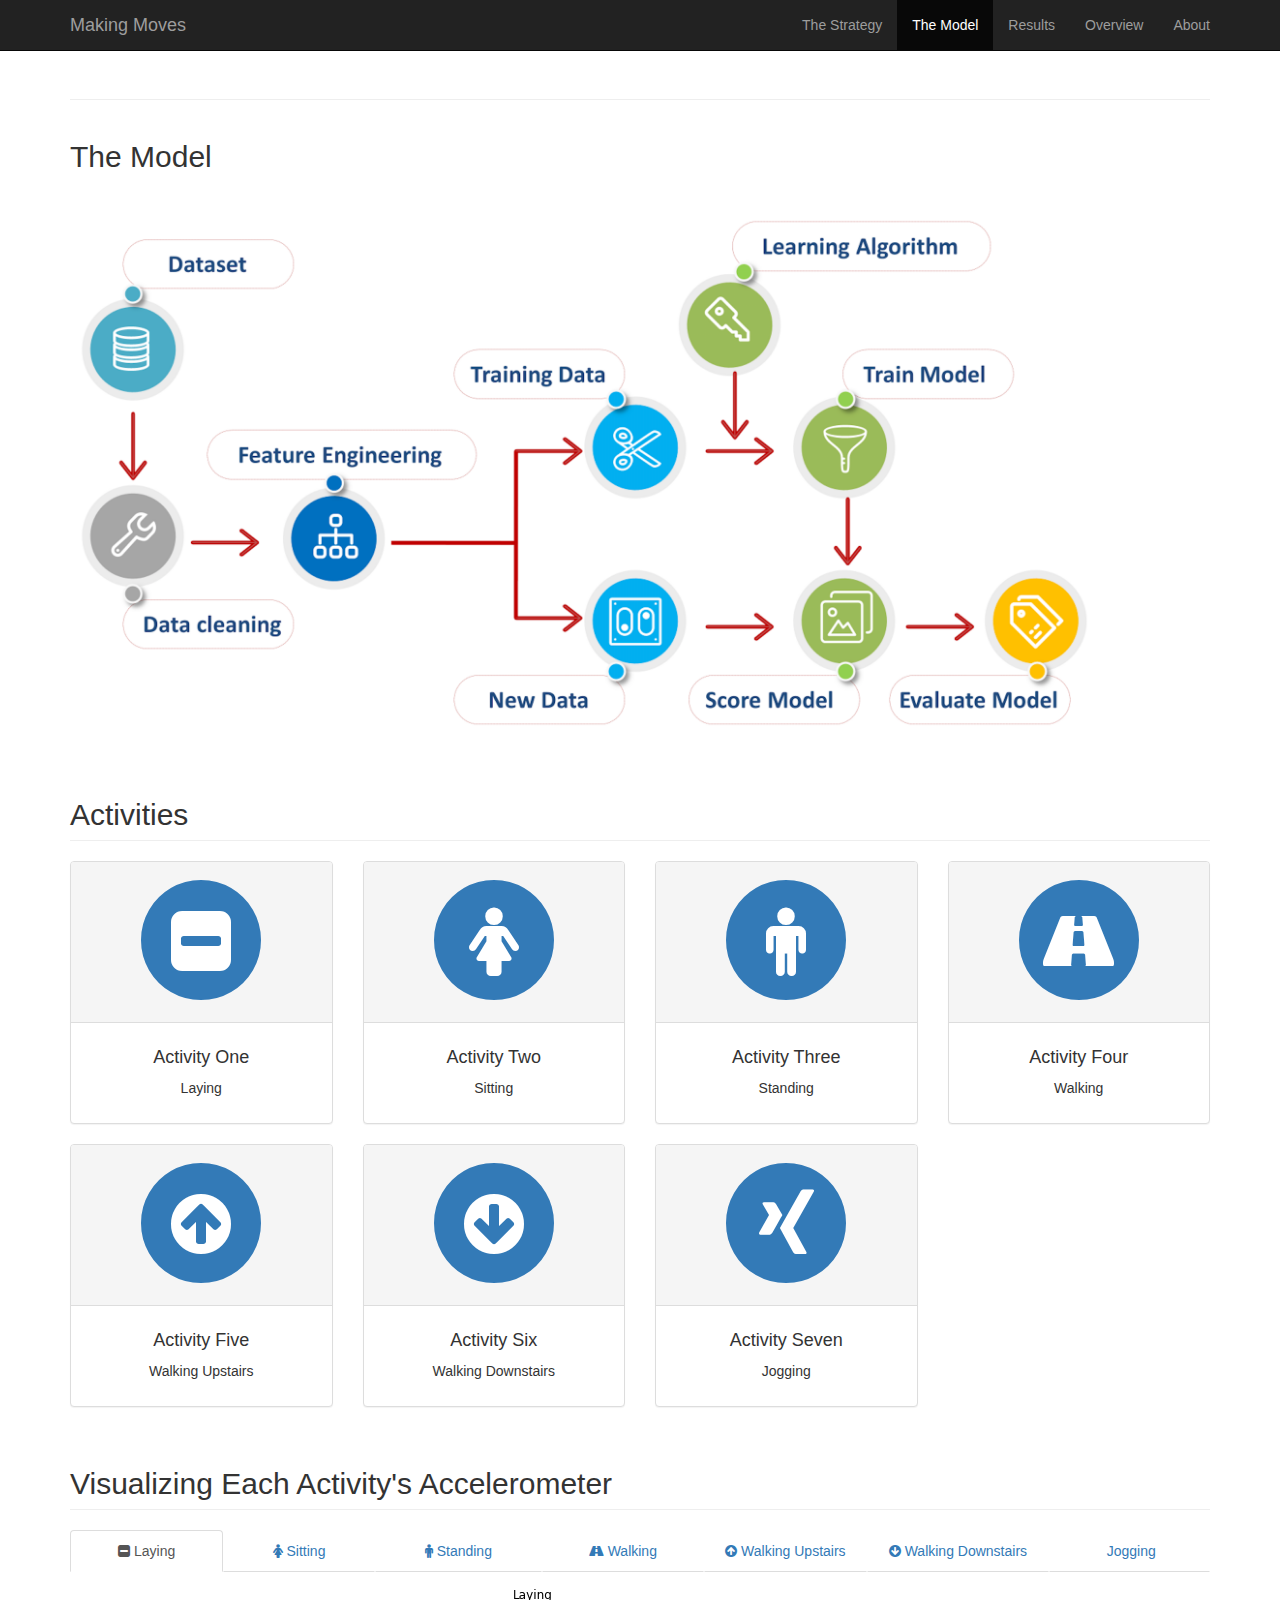
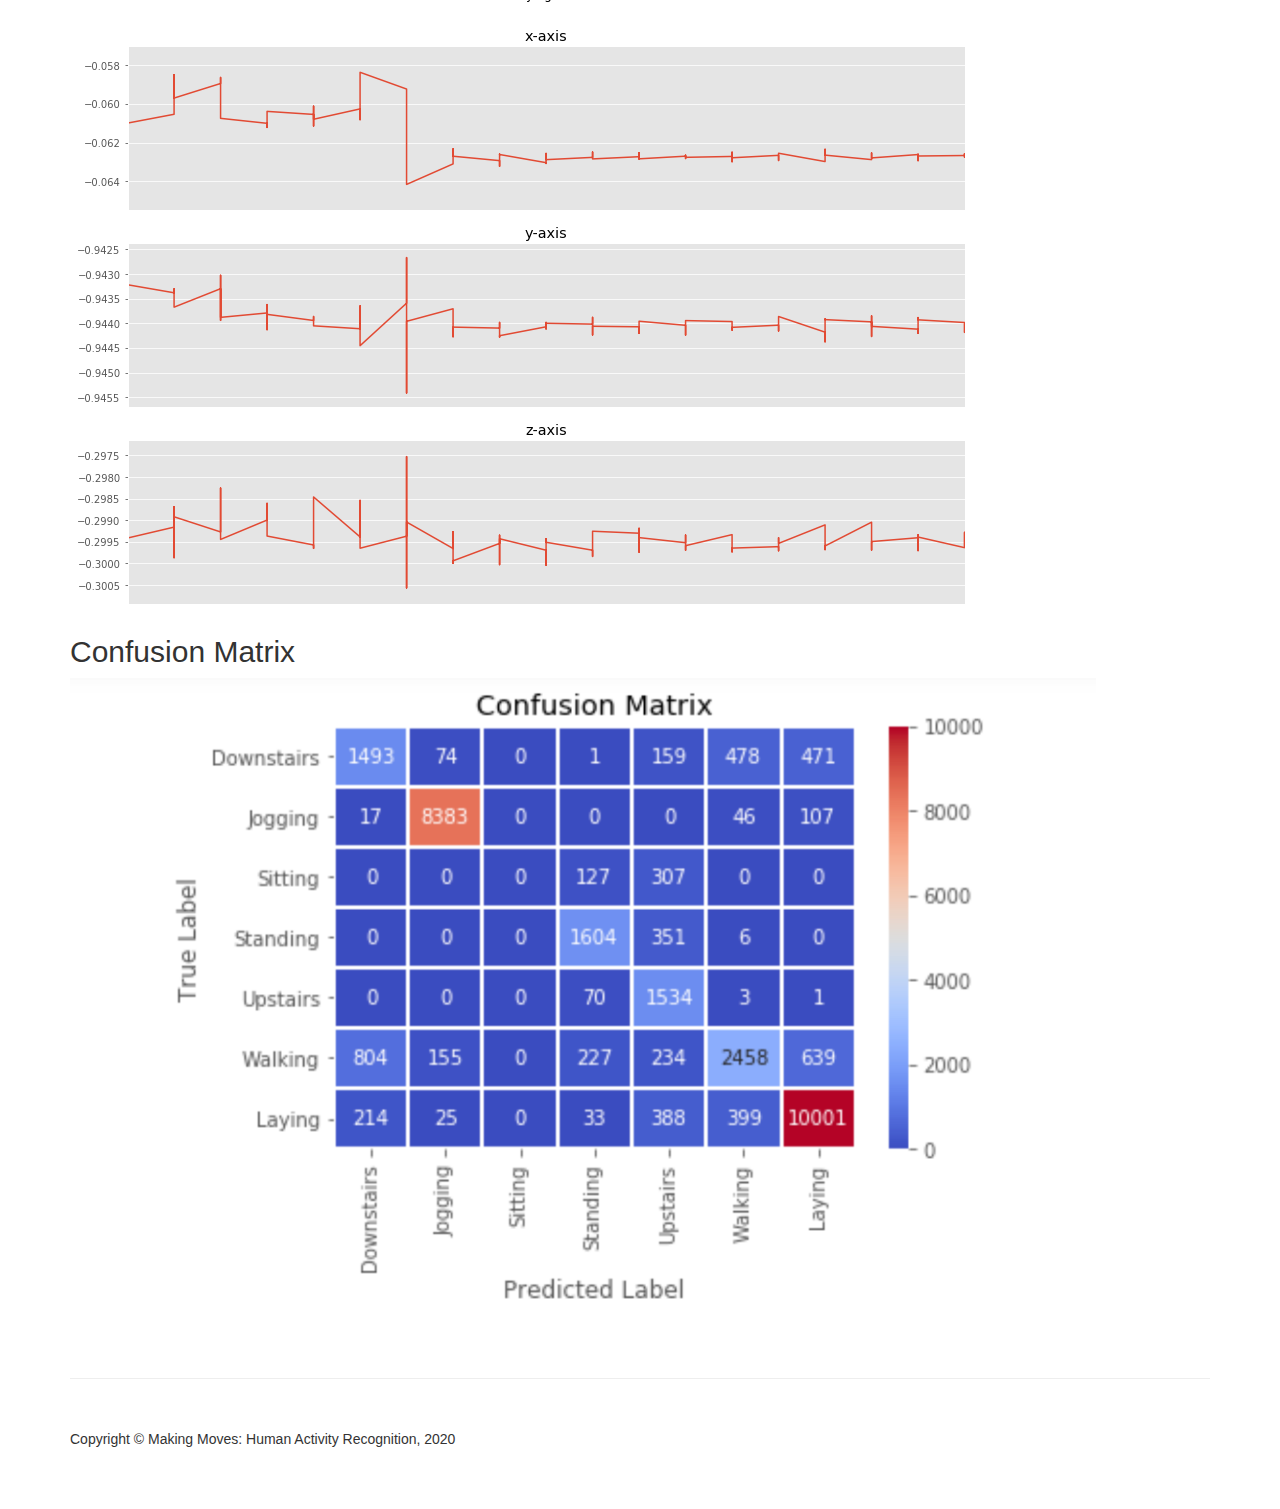
==== presentation-html/model.html @ 0863fcd5 "adding final presentation" ====
<!doctype html>
<html lang="en" class="no-js">
<head>
    <meta charset="utf-8">
    <meta http-equiv="x-ua-compatible" content="ie=edge">
    <meta name="viewport" content="width=device-width, initial-scale=1.0">
    <link rel="canonical" href="https://html5-templates.com/" />
    <title>Making Movies: A Human Activity Recognition Project</title>
	<meta name="description" content="A minimalist Bootstrap theme by StartBootstrap. Contains everything you need to get started building your website. All you have to do is change the text and images.">
    <link href="css/bootstrap.min.css" rel="stylesheet">
    <link href="css/modern-business.css" rel="stylesheet">
    <link href="font-awesome/css/font-awesome.min.css" rel="stylesheet" type="text/css">
</head>

<body>

    <!-- Navigation -->
    <nav class="navbar navbar-inverse navbar-fixed-top" role="navigation">
        <div class="container">
            <!-- Brand and toggle get grouped for better mobile display -->
            <div class="navbar-header">
                <button type="button" class="navbar-toggle" data-toggle="collapse" data-target="#bs-example-navbar-collapse-1">
                    <span class="sr-only">Toggle navigation</span>
                    <span class="icon-bar"></span>
                    <span class="icon-bar"></span>
                    <span class="icon-bar"></span>
                </button>
                <a class="navbar-brand" href="index.html">Making Moves</a>
            </div>
            <!-- Collect the nav links, forms, and other content for toggling -->
            <div class="collapse navbar-collapse" id="bs-example-navbar-collapse-1">
                <ul class="nav navbar-nav navbar-right">
                    <li>
                        <a href="strategy.html">The Strategy</a>
                    </li>
                    <li class="active">
                        <a href="model.html">The Model</a>
                    </li>
                    <li>
                        <a href="results.html">Results</a>
                    </li>
                    <li>
                        <a href="overview.html">Overview</a>
                    </li>
                    <li>
                        <a href="about.html">About</a>
                    </li>
                    <!--<li class="dropdown">
                        <a href="#" class="dropdown-toggle" data-toggle="dropdown">Portfolio <b class="caret"></b></a>
                        <ul class="dropdown-menu">
                            <li>
                                <a href="portfolio-1-col.html">1 Column Portfolio</a>
                            </li>
                            <li>
                                <a href="portfolio-2-col.html">2 Column Portfolio</a>
                            </li>
                            <li>
                                <a href="portfolio-3-col.html">3 Column Portfolio</a>
                            </li>
                            <li>
                                <a href="portfolio-4-col.html">4 Column Portfolio</a>
                            </li>
                            <li>
                                <a href="portfolio-item.html">Single Portfolio Item</a>
                            </li>
                        </ul>
                    </li>
                    <li class="dropdown">
                        <a href="#" class="dropdown-toggle" data-toggle="dropdown">Blog <b class="caret"></b></a>
                        <ul class="dropdown-menu">
                            <li>
                                <a href="blog-home-1.html">Blog Home 1</a>
                            </li>
                            <li>
                                <a href="blog-home-2.html">Blog Home 2</a>
                            </li>
                            <li>
                                <a href="blog-post.html">Blog Post</a>
                            </li>
                        </ul>
                    </li>
                    <li class="dropdown">
                        <a href="#" class="dropdown-toggle" data-toggle="dropdown">Other Pages <b class="caret"></b></a>
                        <ul class="dropdown-menu">
                            <li>
                                <a href="full-width.html">Full Width Page</a>
                            </li>
                            <li>
                                <a href="sidebar.html">Sidebar Page</a>
                            </li>
                            <li>
                                <a href="faq.html">FAQ</a>
                            </li>
                            <li>
                                <a href="404.html">404</a>
                            </li>
                            <li>
                                <a href="pricing.html">Pricing Table</a>
                            </li>
                        </ul>
                    </li>
                </ul>
            </div>
            <!-- /.navbar-collapse -->
        </div>
        <!-- /.container -->
    </nav>

    <!-- Page Content -->
    <div class="container">

        <!-- Page Heading/Breadcrumbs -->
        <div class="row">
            <div class="col-lg-12">
                <h1 class="page-header">
                    <small></small>
                </h1>
                
            </div>
        </div>
        <!-- /.row -->

        <!-- Image Header -->
        <div class="row">
            <div class="col-lg-12">
                <img class="img-responsive" src="" alt="" style>
                <h2>The Model</h2>
                <img src="images/ML_flow.png" style="max-width: 90%">
            </div>  
        </div>
        <!-- /.row -->

        <!-- Service Panels -->
        <!-- The circle icons use Font Awesome's stacked icon classes. For more information, visit http://fontawesome.io/examples/ -->
        <div class="row">
            <div class="col-lg-12">
                <h2 class="page-header">Activities</h2>
            </div>
            <div class="col-md-3 col-sm-1">
                <div class="panel panel-default text-center">
                    <div class="panel-heading">
                        <span class="fa-stack fa-5x">
                              <i class="fa fa-circle fa-stack-2x text-primary"></i>
                              <i class="fa fa-minus-square fa-stack-1x fa-inverse"></i>
                        </span>
                    </div>
                    <div class="panel-body">
                        <h4>Activity One</h4>
                        <p>Laying</p>
                        <!--<a href="#activity-one" class="btn btn-primary">Learn More</a>-->
                    </div>
                </div>
            </div>
            <div class="col-md-3 col-sm-1">
                <div class="panel panel-default text-center">
                    <div class="panel-heading">
                        <span class="fa-stack fa-5x">
                              <i class="fa fa-circle fa-stack-2x text-primary"></i>
                              <i class="fa fa-female fa-stack-1x fa-inverse"></i>
                        </span>
                    </div>
                    <div class="panel-body">
                        <h4>Activity Two</h4>
                        <p>Sitting</p>
                        <!--<a href="#activity-one" class="btn btn-primary">Learn More</a>-->
                    </div>
                </div>
            </div>
            <div class="col-md-3 col-sm-1">
                <div class="panel panel-default text-center">
                    <div class="panel-heading">
                        <span class="fa-stack fa-5x">
                              <i class="fa fa-circle fa-stack-2x text-primary"></i>
                              <i class="fa fa-male fa-stack-1x fa-inverse"></i>
                        </span>
                    </div>
                    <div class="panel-body">
                        <h4>Activity Three</h4>
                        <p>Standing</p>
                        <!--<a href="#activity-one" class="btn btn-primary">Learn More</a>-->
                    </div>
                </div>
            </div>
            <div class="col-md-3 col-sm-1">
                <div class="panel panel-default text-center">
                    <div class="panel-heading">
                        <span class="fa-stack fa-5x">
                              <i class="fa fa-circle fa-stack-2x text-primary"></i>
                              <i class="fa fa-road fa-stack-1x fa-inverse"></i>
                        </span>
                    </div>
                    <div class="panel-body">
                        <h4>Activity Four</h4>
                        <p>Walking</p>
                        <!--<a href="#activity-one" class="btn btn-primary">Learn More</a>-->
                    </div>
                </div>
            </div>
            <div class="col-md-3 col-sm-1">
                <div class="panel panel-default text-center">
                    <div class="panel-heading">
                        <span class="fa-stack fa-5x">
                              <i class="fa fa-circle fa-stack-2x text-primary"></i>
                              <i class="fa fa-arrow-circle-up fa-stack-1x fa-inverse"></i>
                        </span>
                    </div>
                    <div class="panel-body">
                        <h4>Activity Five</h4>
                        <p>Walking Upstairs</p>
                        <!--<a href="#activity-one" class="btn btn-primary">Learn More</a>-->
                    </div>
                </div>
            </div>
            <div class="col-md-3 col-sm-1">
                <div class="panel panel-default text-center">
                    <div class="panel-heading">
                        <span class="fa-stack fa-5x">
                              <i class="fa fa-circle fa-stack-2x text-primary"></i>
                              <i class="fa fa-arrow-circle-down fa-stack-1x fa-inverse"></i>
                        </span>
                    </div>
                    <div class="panel-body">
                        <h4>Activity Six</h4>
                        <p>Walking Downstairs</p>
                        <!--<a href="#activity-one" class="btn btn-primary">Learn More</a>-->
                    </div>
                </div>
            </div>
            <div class="col-md-3 col-sm-1">
                <div class="panel panel-default text-center">
                    <div class="panel-heading">
                        <span class="fa-stack fa-5x">
                              <i class="fa fa-circle fa-stack-2x text-primary"></i>
                              <i class="fa fa-xing fa-stack-1x fa-inverse"></i>
                        </span>
                    </div>
                    <div class="panel-body">
                        <h4>Activity Seven</h4 >
                        <p>Jogging</p>
                        <!--<a href="#activity-one" class="btn btn-primary">Learn More</a>-->
                    </div>
                </div>
            </div>
        </div>  

        <!-- Activity Tabs -->
        <div class="row">
            <div class="col-lg-12">
                <h2 class="page-header">Visualizing Each Activity's Accelerometer</h2>
            </div>
            <div class="col-lg-12">

                <ul id="myTab" class="nav nav-tabs nav-justified">
                    <li class="active"><a href="#activity-one" data-toggle="tab"><i class="fa fa-minus-square"></i> Laying</a>
                    </li>
                    <li class=""><a href="#activity-two" data-toggle="tab"><i class="fa fa-female"></i> Sitting</a>
                    </li>
                    <li class=""><a href="#activity-three" data-toggle="tab"><i class="fa fa-male"></i> Standing</a>
                    </li>
                    <li class=""><a href="#activity-four" data-toggle="tab"><i class="fa fa-road"></i> Walking</a>
                    </li>
                    <li class=""><a href="#activity-five" data-toggle="tab"><i class="fa fa-arrow-circle-up"></i> Walking Upstairs</a>
                    </li>
                    <li class=""><a href="#activity-six" data-toggle="tab"><i class="fa fa-arrow-circle-down"></i> Walking Downstairs</a>
                    </li>
                    <li class=""><a href="#activity-six" data-toggle="tab"><i class="fa fa-arrow-circle-xing"></i> Jogging</a>
                    </li>
                </ul>

                <div id="myTabContent" class="tab-content">
                    <div class="tab-pane fade active in" id="actvity-one">
                        <h4></h4>
                        <img src="images/laying.png" class="center" style="max-width: 100%;">
                    </div>
                    <div class="tab-pane fade" id="activity-two">
                        <h4></h4>
                        <p><img src="images/sitting.png" class="center" style="max-width: 100%;"></p>
                    </div>
                    <div class="tab-pane fade" id="activity-three">
                        <h4></h4>
                        <p><img src="images/standing.png" class="center" style="max-width: 100%;"></p>
                    </div>
                    <div class="tab-pane fade" id="activity-four">
                        <h4></h4>
                        <p><img src="images/walking.png" class="center" style="max-width: 100%;"></p>
                    </div>
                    <div class="tab-pane fade" id="activity-five">
                        <h4></h4>
                       <p><img src="images/upstairs.png" class="center" style="max-width: 100%;"></p>>
                    </div>
                    <div class="tab-pane fade" id="activity-six">
                        <h4></h4>
                        <p><img src="images/downstairs.png" class="center" style="max-width: 100%;"></p>
                    </div>
                    <div class="tab-pane fade" id="actvity-seven">
                        <h4></h4>
                        <p><img src="images/jogging.png" class="center" style="max-width: 100%;"></p>
                    </div>
                </div>

            </div>
        </div>

        <div class="row">
            <div class="col-lg-12">
                <img class="img-responsive" src="" alt="" style>
                <h2>Confusion Matrix</h2>
                <img src="images/confusion.png" style="max-width: 90%">
            </div>  
        </div>
        

        <hr>

        <!-- Footer -->
        <footer>
            <div class="row">
                <div class="col-lg-12">
                    <p>Copyright &copy; Making Moves: Human Activity Recognition, 2020</p>
                </div>
            </div>
        </footer>

    </div>
    <!-- /.container -->

    <!-- jQuery -->
    <script src="js/jquery.js"></script>

    <!-- Bootstrap Core JavaScript -->
    <script src="js/bootstrap.min.js"></script>

</body>

</html>
---- presentation-html/css/modern-business.css ----
/*!
 * Start Bootstrap - Modern Business (http://startbootstrap.com/)
 * Copyright 2013-2016 Start Bootstrap
 * Licensed under MIT (https://github.com/BlackrockDigital/startbootstrap/blob/gh-pages/LICENSE)
 */

/* Global Styles */

html,
body {
    height: 100%;
}

body {
    padding-top: 50px; /* Required padding for .navbar-fixed-top. Remove if using .navbar-static-top. Change if height of navigation changes. */
}

.img-portfolio {
    margin-bottom: 30px;
}

.img-hover:hover {
    opacity: 0.8;
}


.products .caption {
    height: 130px;
    overflow: hidden;
}
.products .caption h4 {
    white-space: nowrap;
}
.products .thumbnail img {
    width: 100%;
}
.products .ratings {
    padding-right: 10px;
    padding-left: 10px;
    color: #d17581;
}
.products .thumbnail {
    padding: 0;
}
.products .thumbnail .caption-full {
    padding: 9px;
    color: #3498DB;
}


/* Home Page Carousel */

header.carousel {
    height: 50%;
}

header.carousel .item,
header.carousel .item.active,
header.carousel .carousel-inner {
    height: 100%;
}

header.carousel .fill {
    width: 100%;
    height: 100%;
    background-position: center;
    background-size: cover;
}

/* 404 Page Styles */

.error-404 {
    font-size: 100px;
}

/* Pricing Page Styles */

.price {
    display: block;
    font-size: 50px;
    line-height: 50px;
}

.price sup {
    top: -20px;
    left: 2px;
    font-size: 20px;
}

.period {
    display: block;
    font-style: italic;
}

/* Footer Styles */

footer {
    margin: 50px 0;
}

/* Responsive Styles */

@media(max-width:991px) {
    .customer-img,
    .img-related {
        margin-bottom: 30px;
    }
}

@media(max-width:767px) {
    .img-portfolio {
        margin-bottom: 15px;
    }

    header.carousel .carousel {
        height: 70%;
    }
}
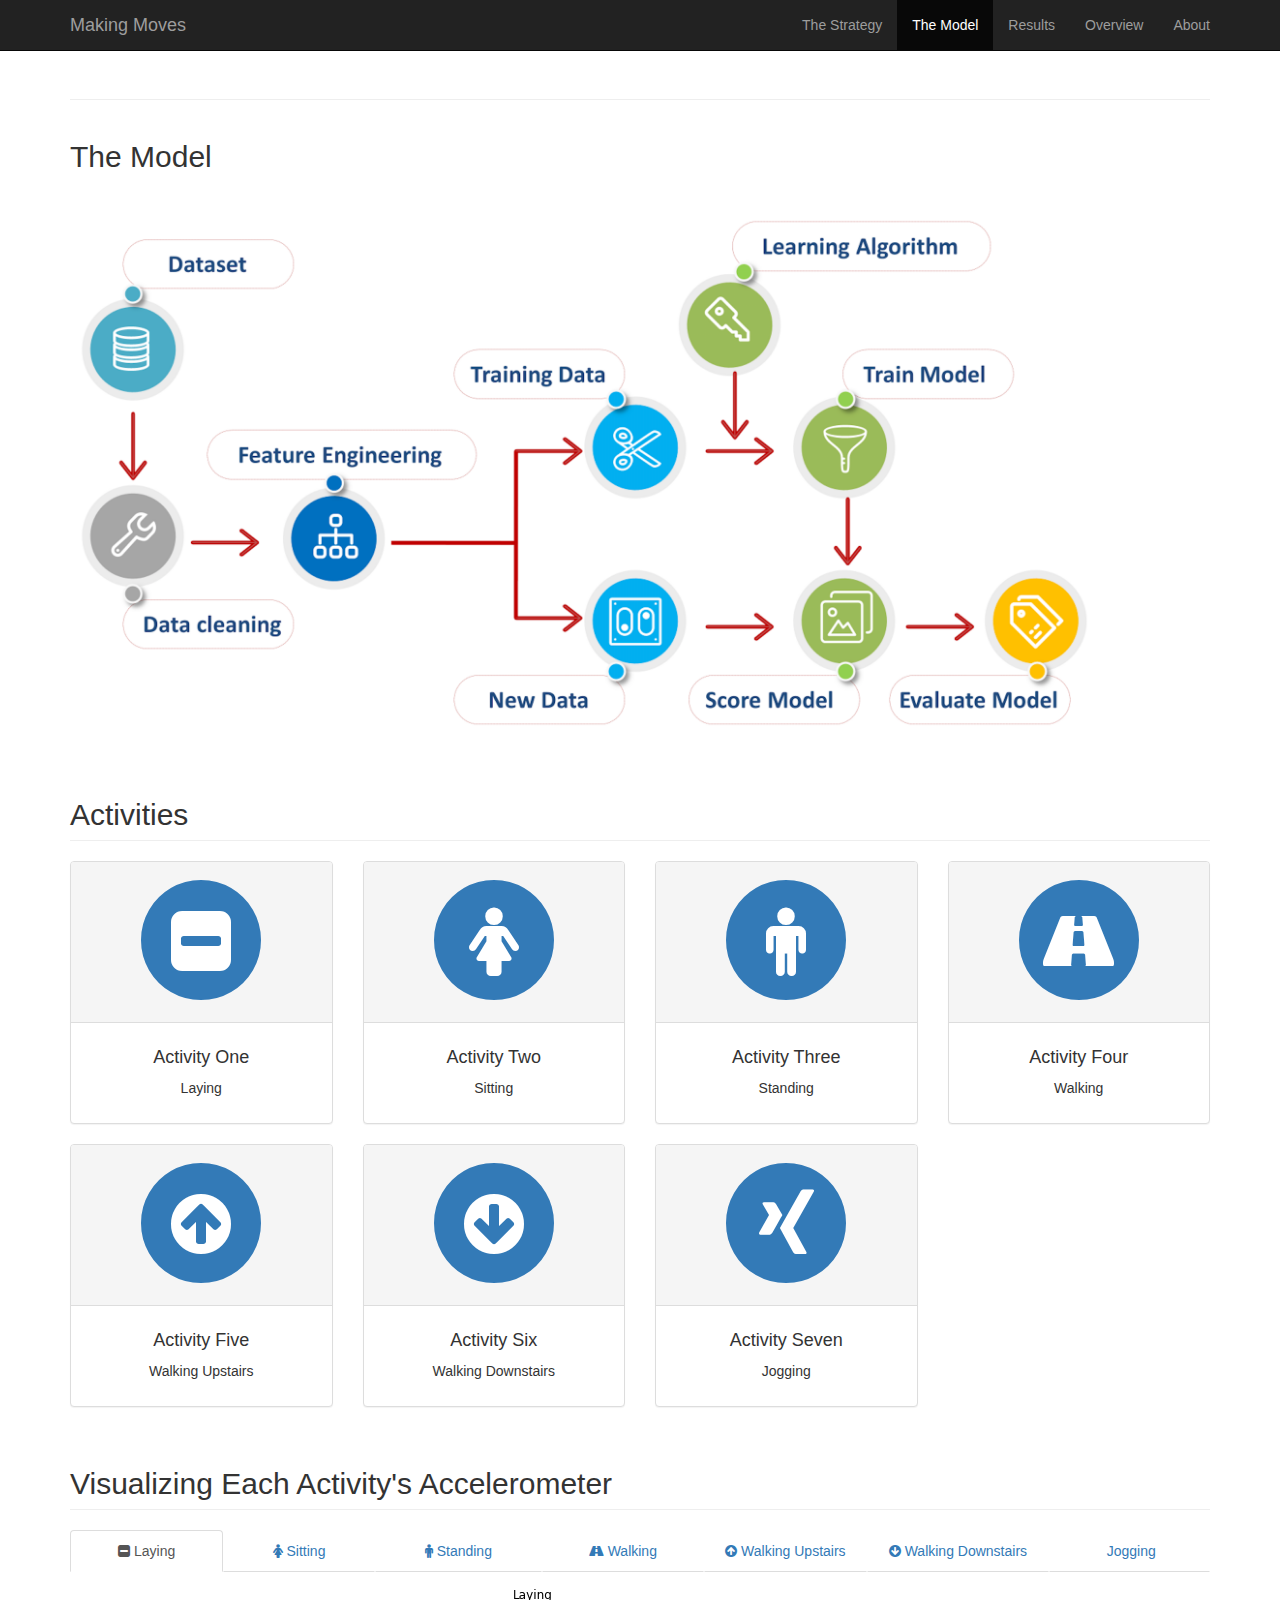
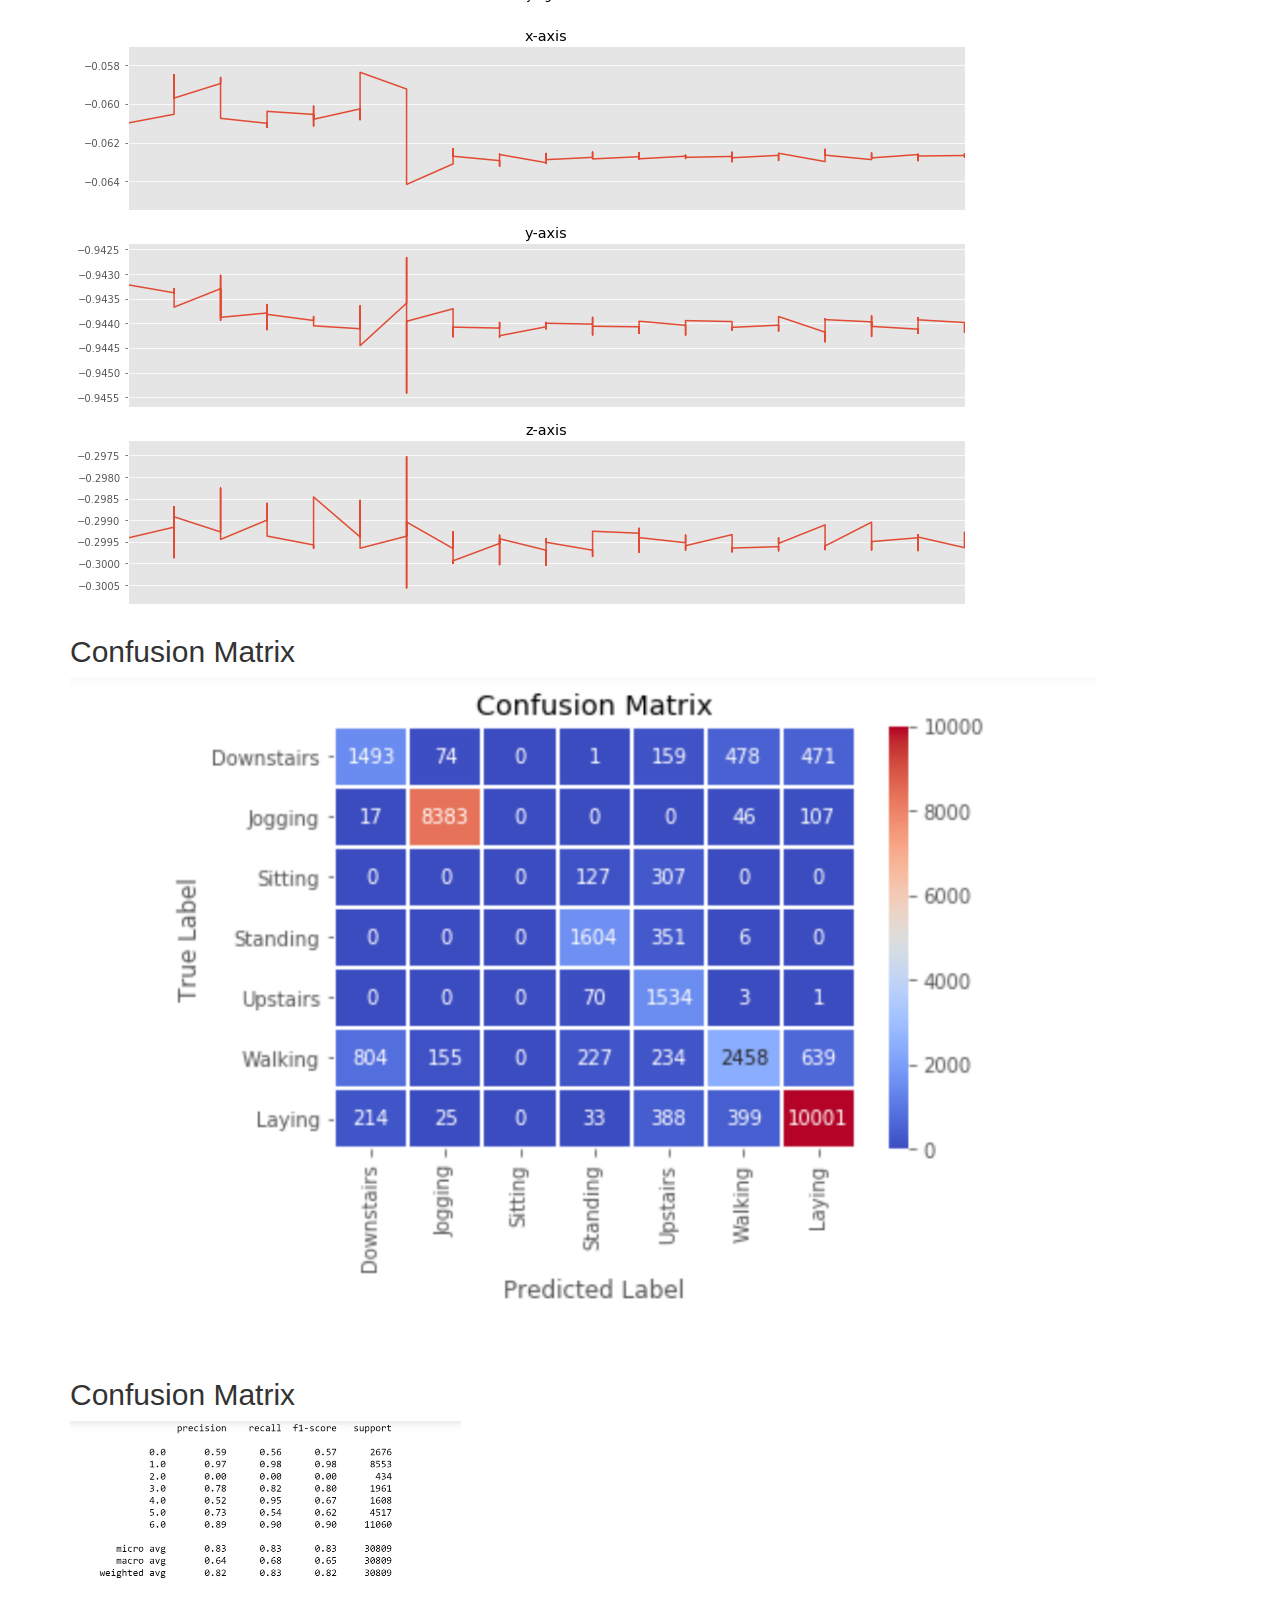
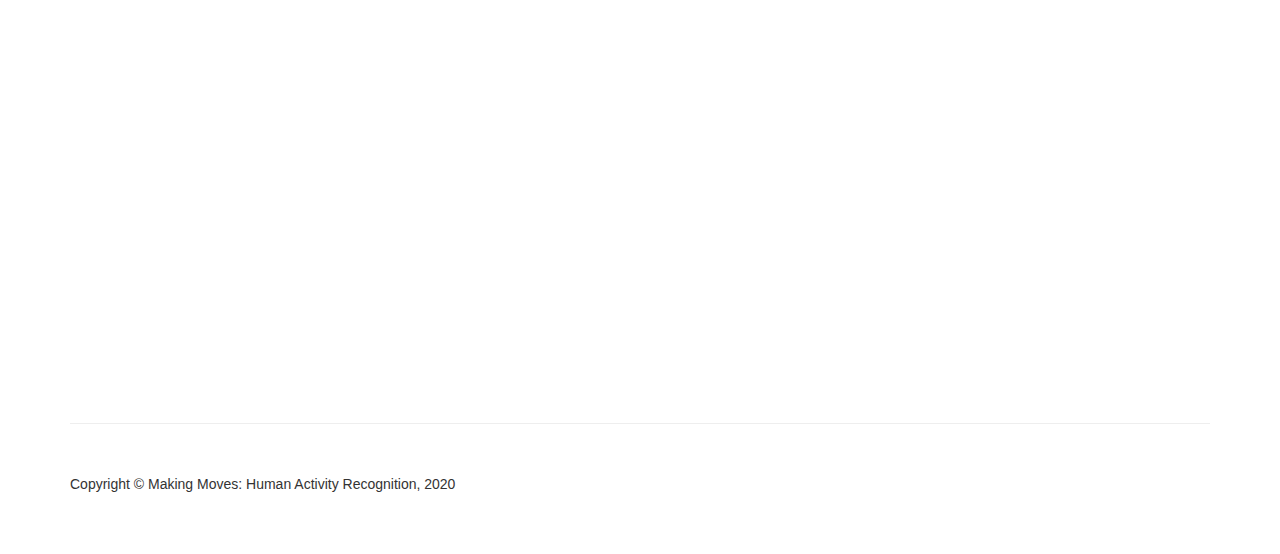
==== commit bf6d24e0: "Final presentation push" ====
--- a/presentation-html/model.html
+++ b/presentation-html/model.html
@@ -308,6 +308,14 @@
                 <img src="images/confusion.png" style="max-width: 90%">
             </div>  
         </div>
+
+        <div class="row">
+            <div class="col-lg-12">
+                <img class="img-responsive" src="" alt="" style>
+                <h2>Confusion Matrix</h2>
+                <img src="images/accuracy.png" style="max-width: 90%">
+            </div>  
+        </div>
         
 
         <hr>
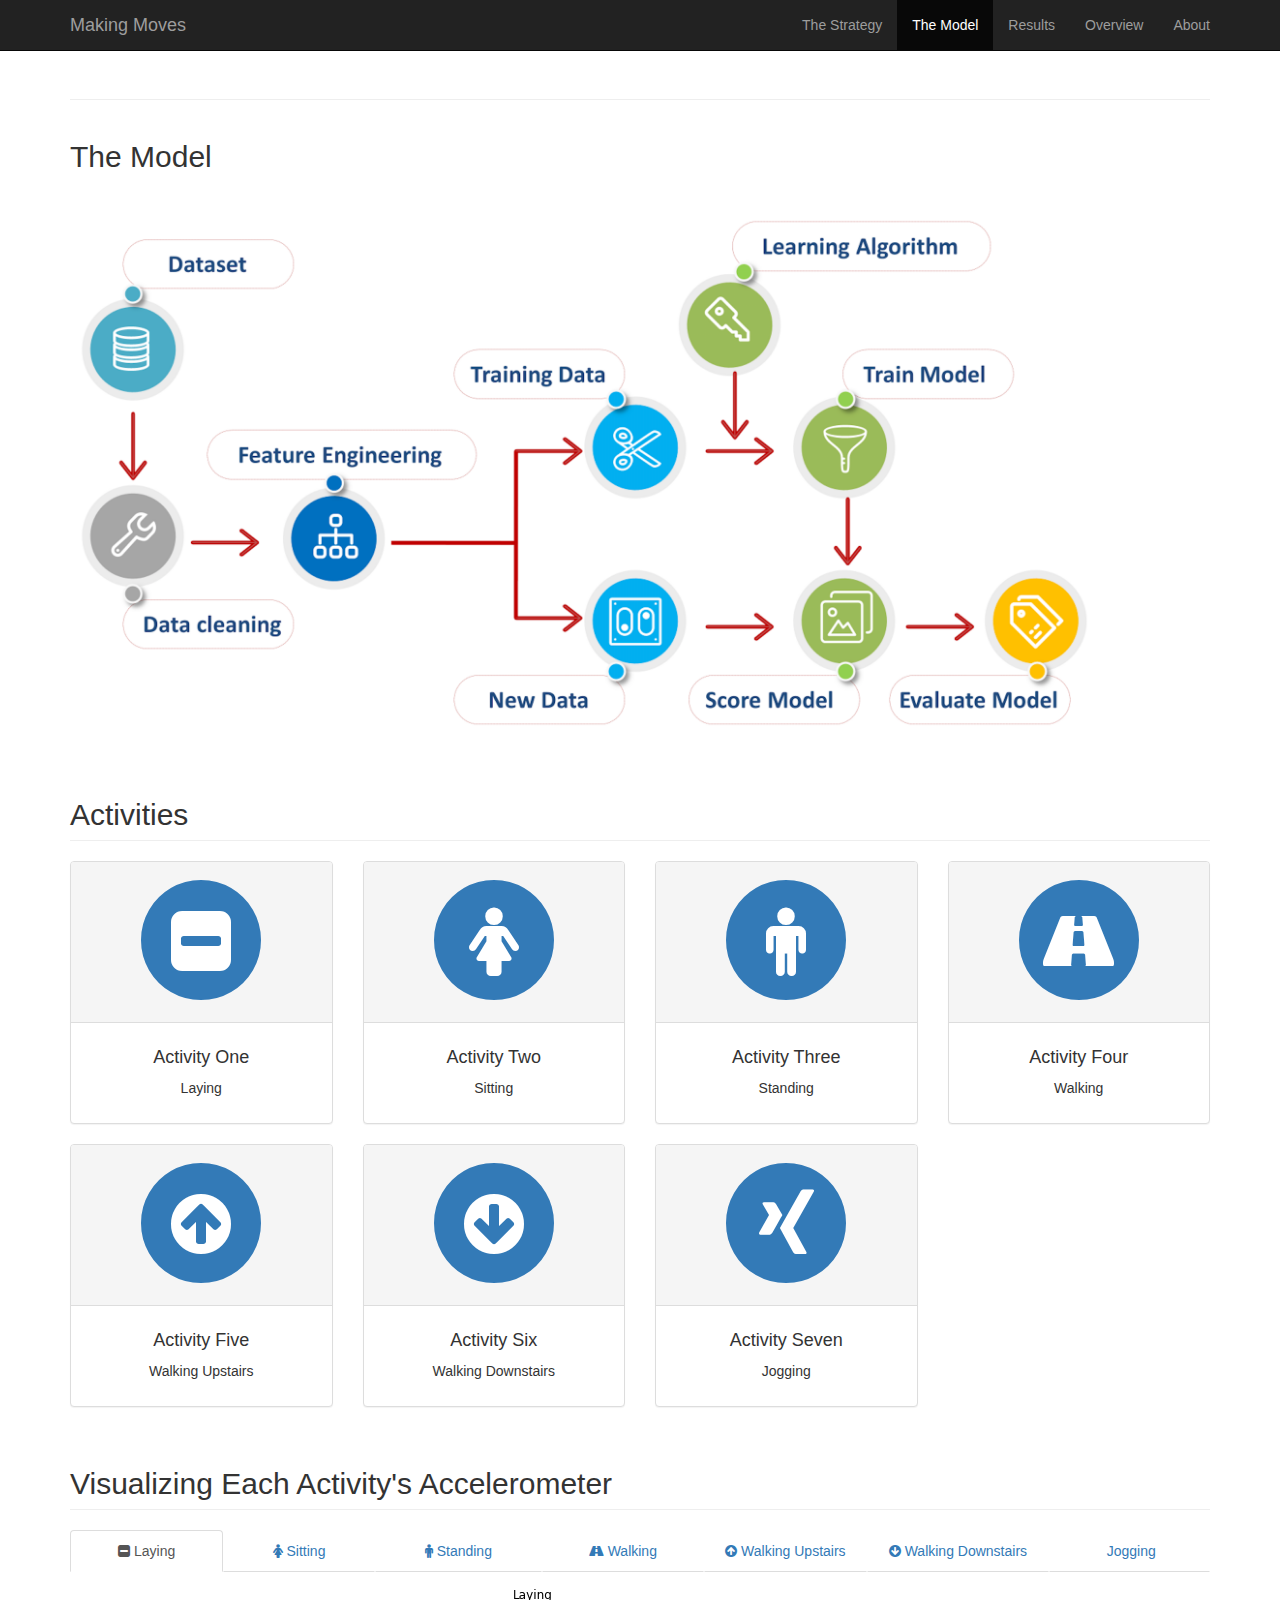
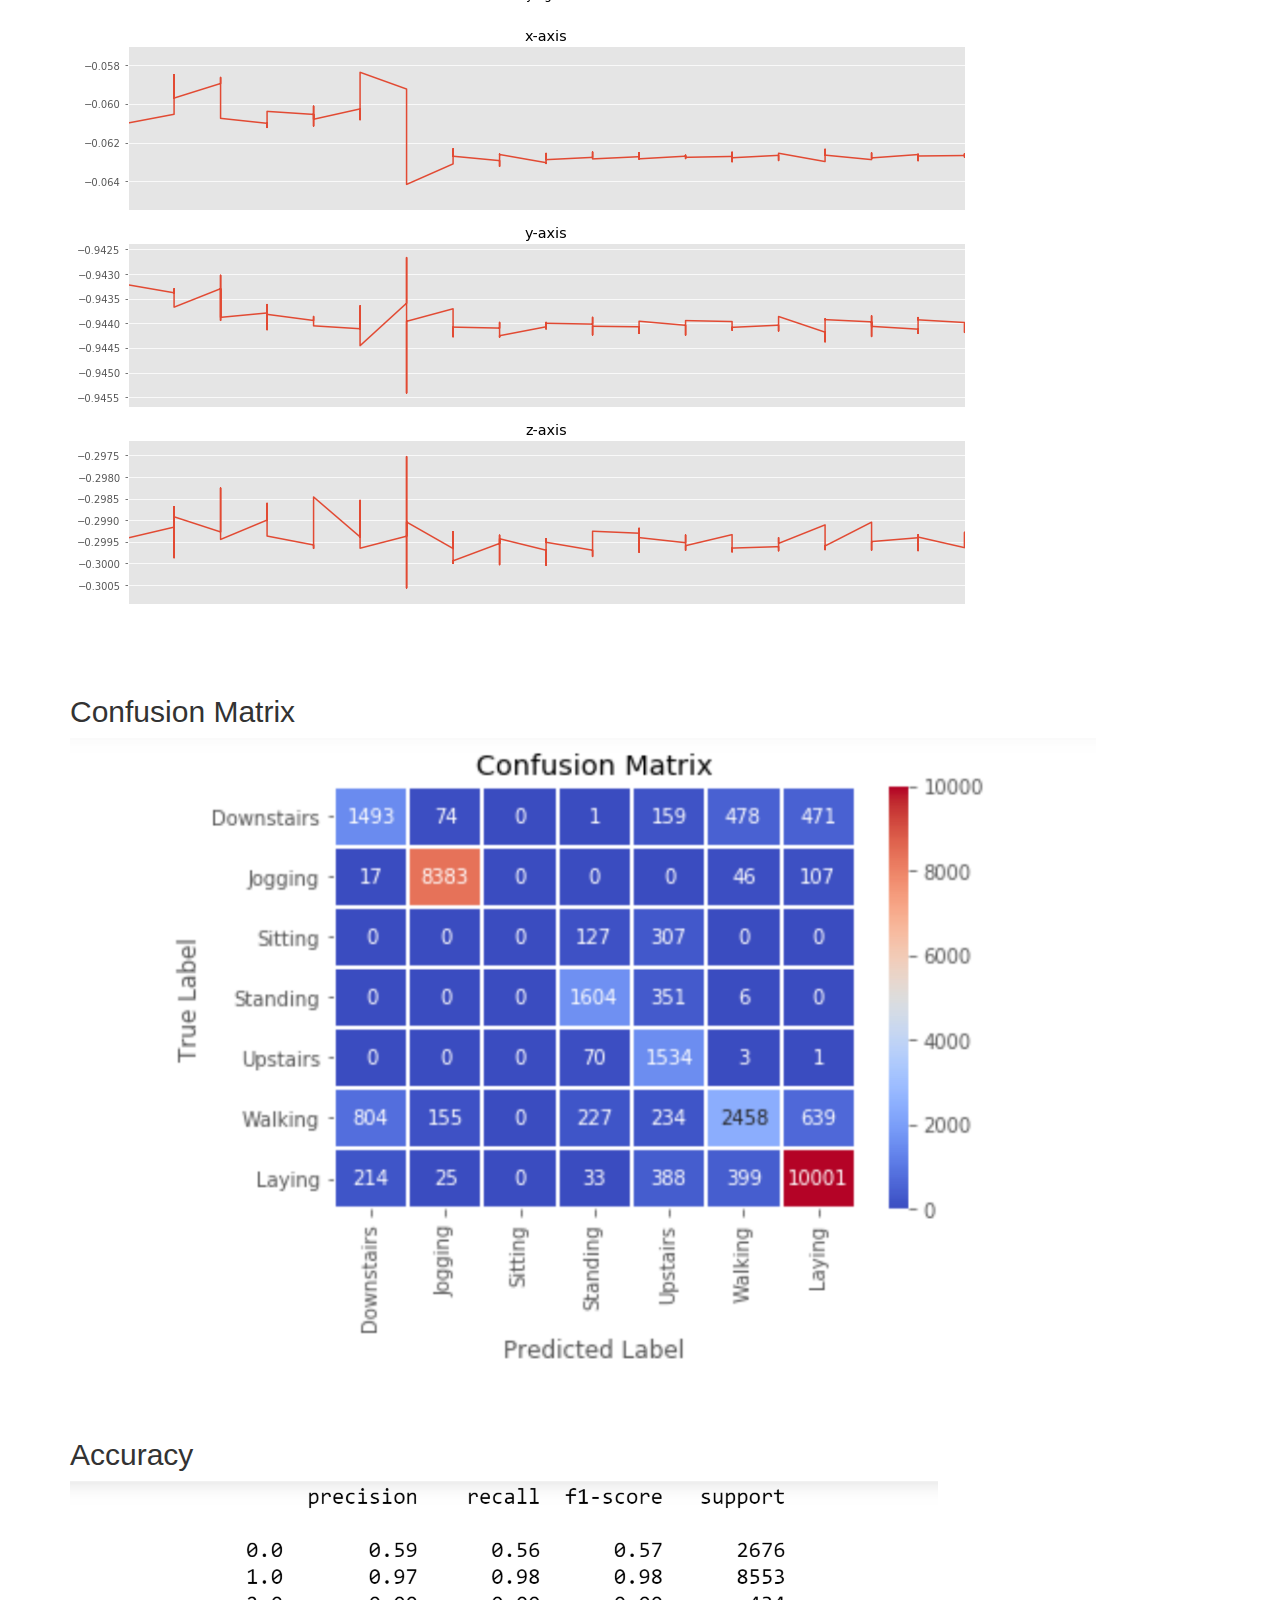
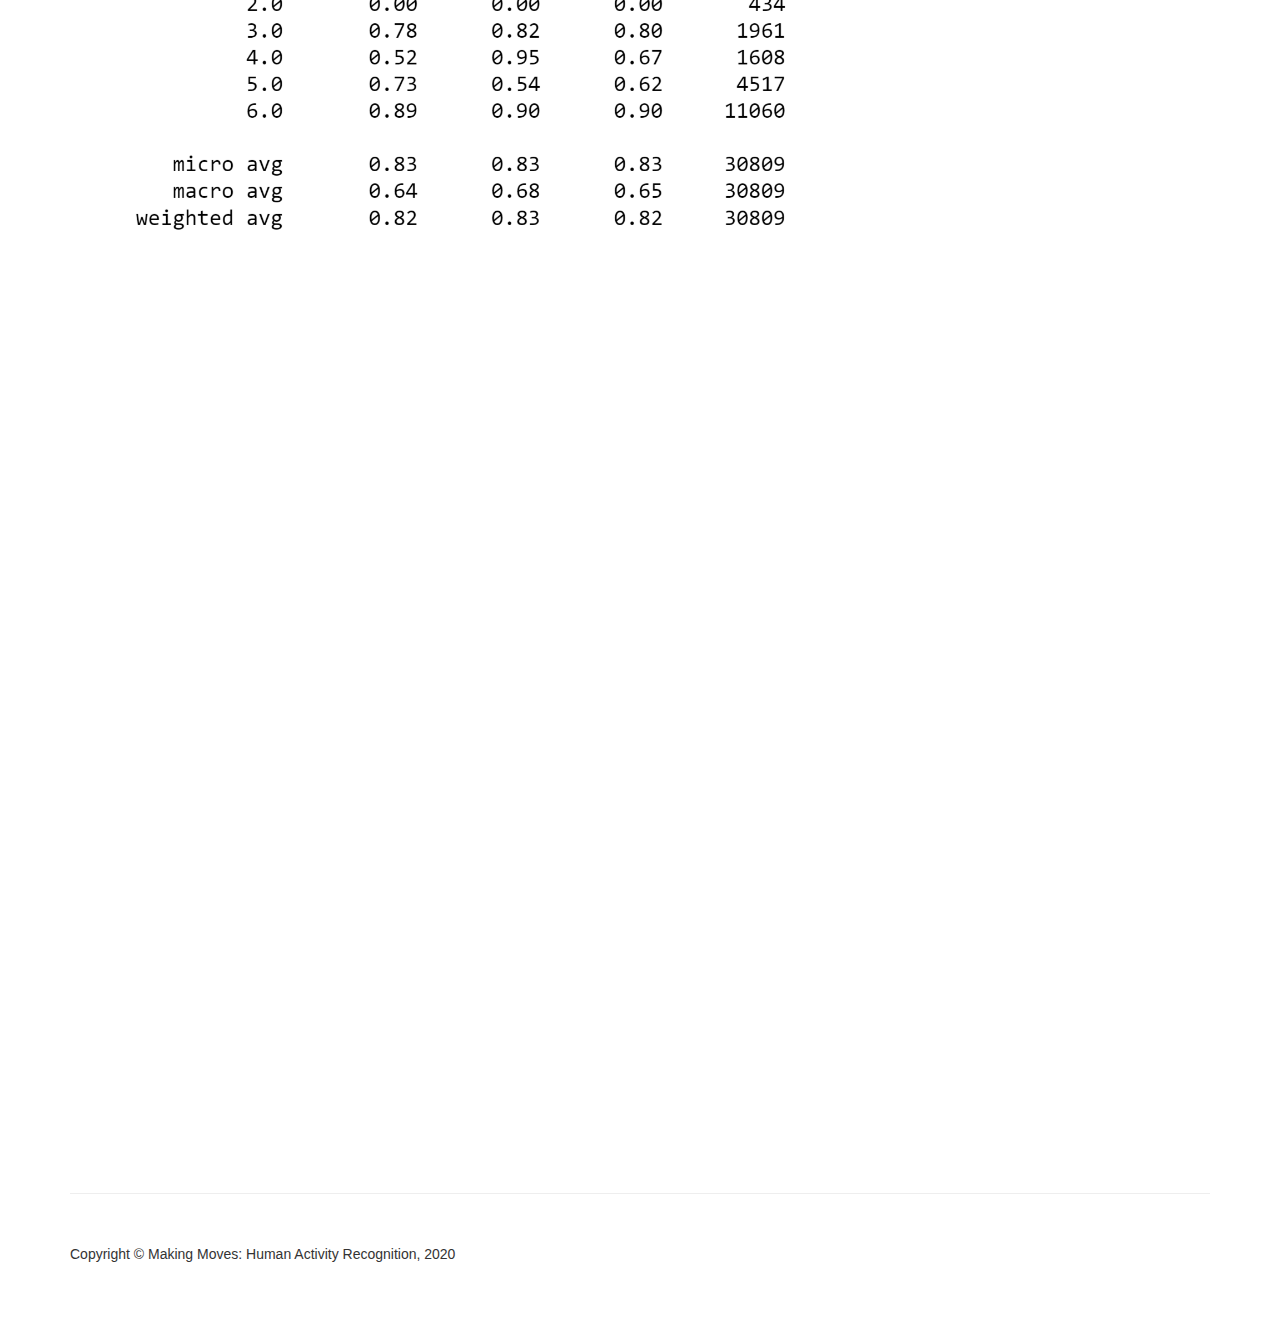
==== commit aa72ccd9: "Final Presentation Push" ====
--- a/presentation-html/model.html
+++ b/presentation-html/model.html
@@ -301,6 +301,8 @@
             </div>
         </div>
 
+        <br><br><br>
+
         <div class="row">
             <div class="col-lg-12">
                 <img class="img-responsive" src="" alt="" style>
@@ -312,8 +314,8 @@
         <div class="row">
             <div class="col-lg-12">
                 <img class="img-responsive" src="" alt="" style>
-                <h2>Confusion Matrix</h2>
-                <img src="images/accuracy.png" style="max-width: 90%">
+                <h2>Accuracy</h2>
+                <img src="images/accuracy.png" style="max-width: 200%">
             </div>  
         </div>
         
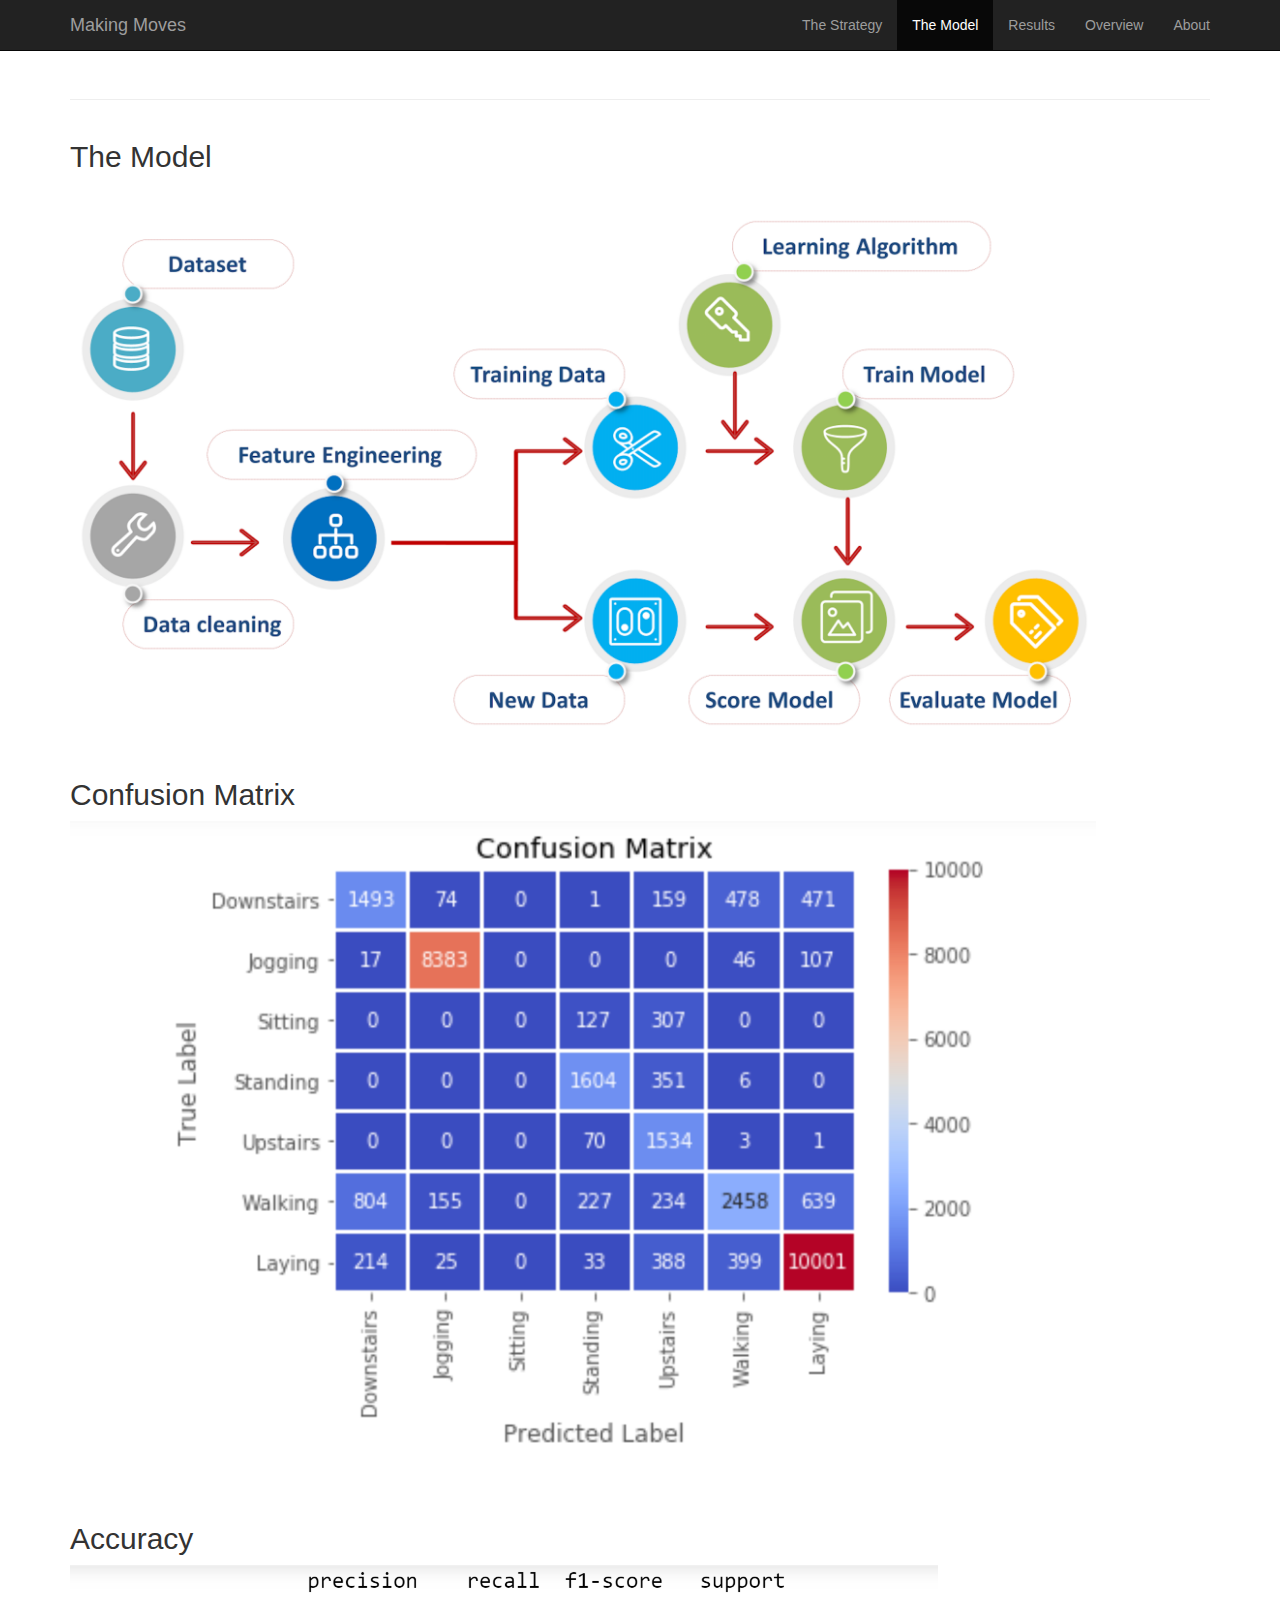
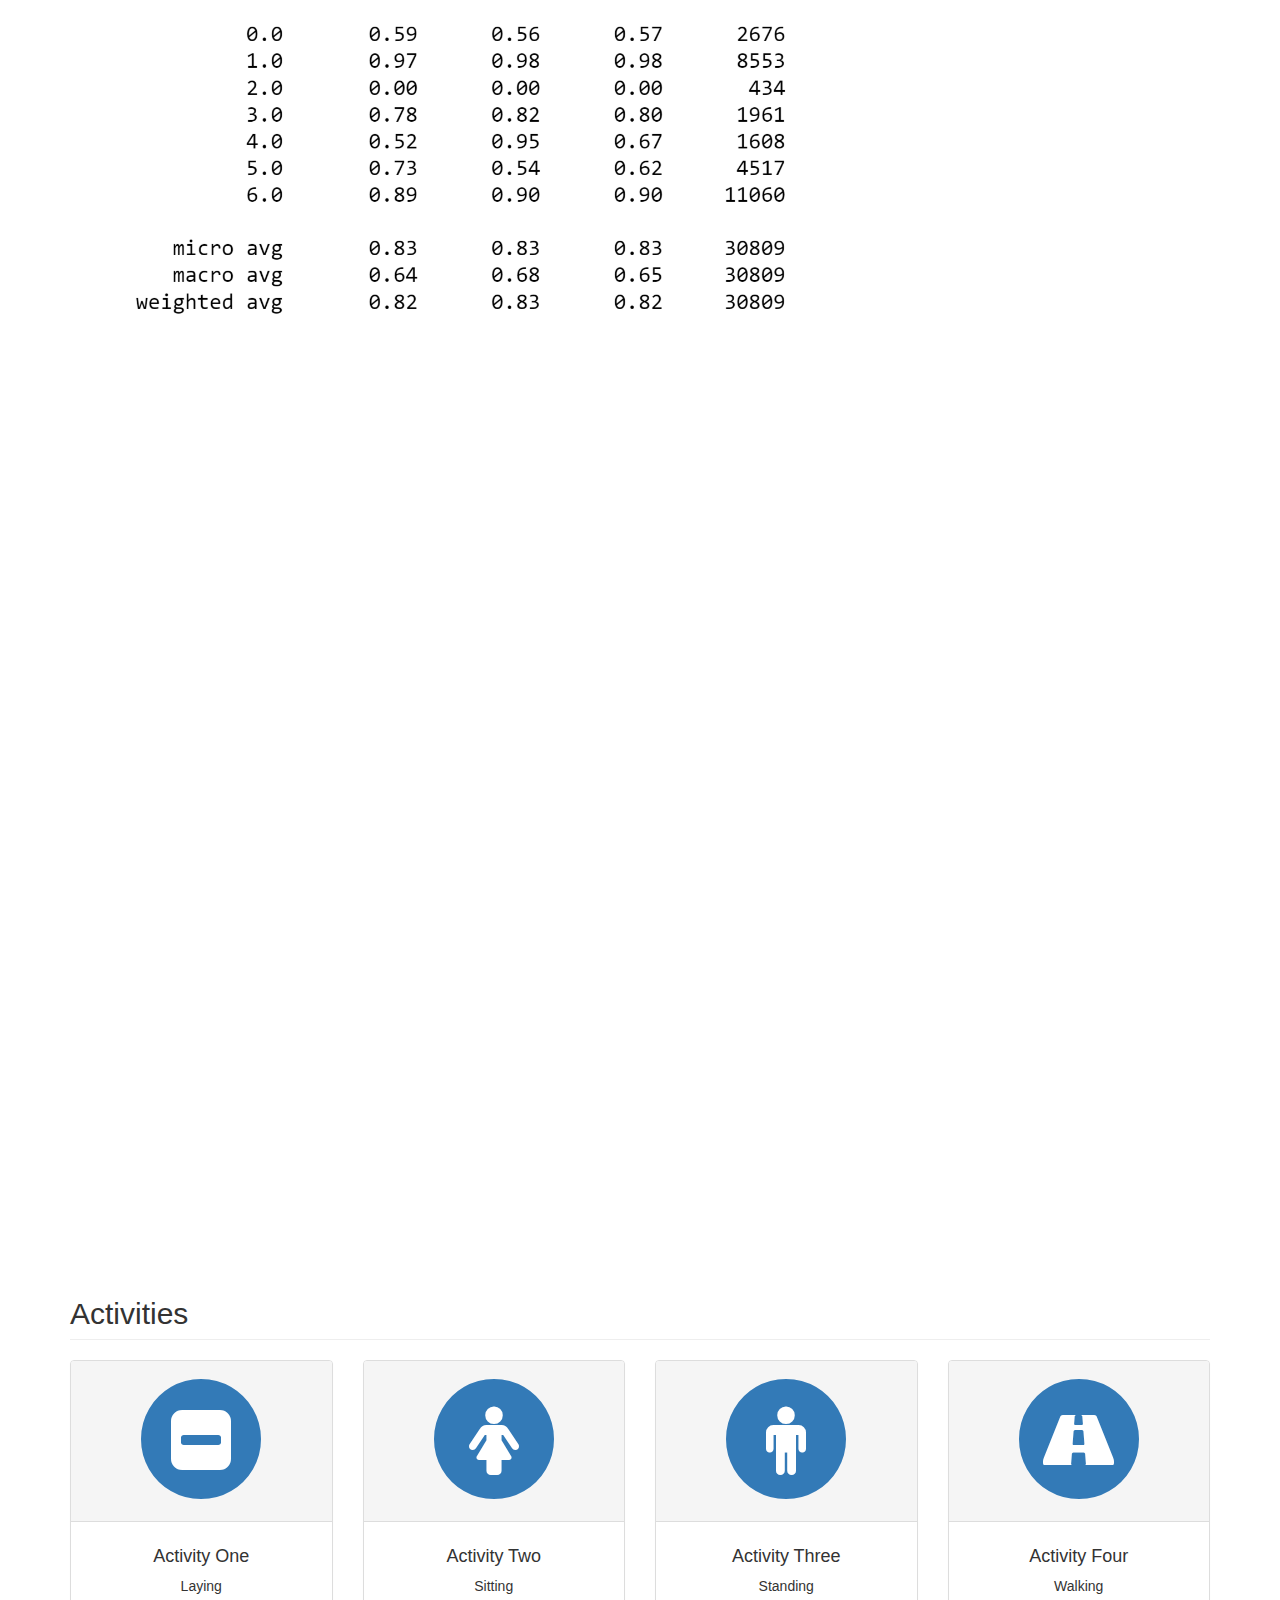
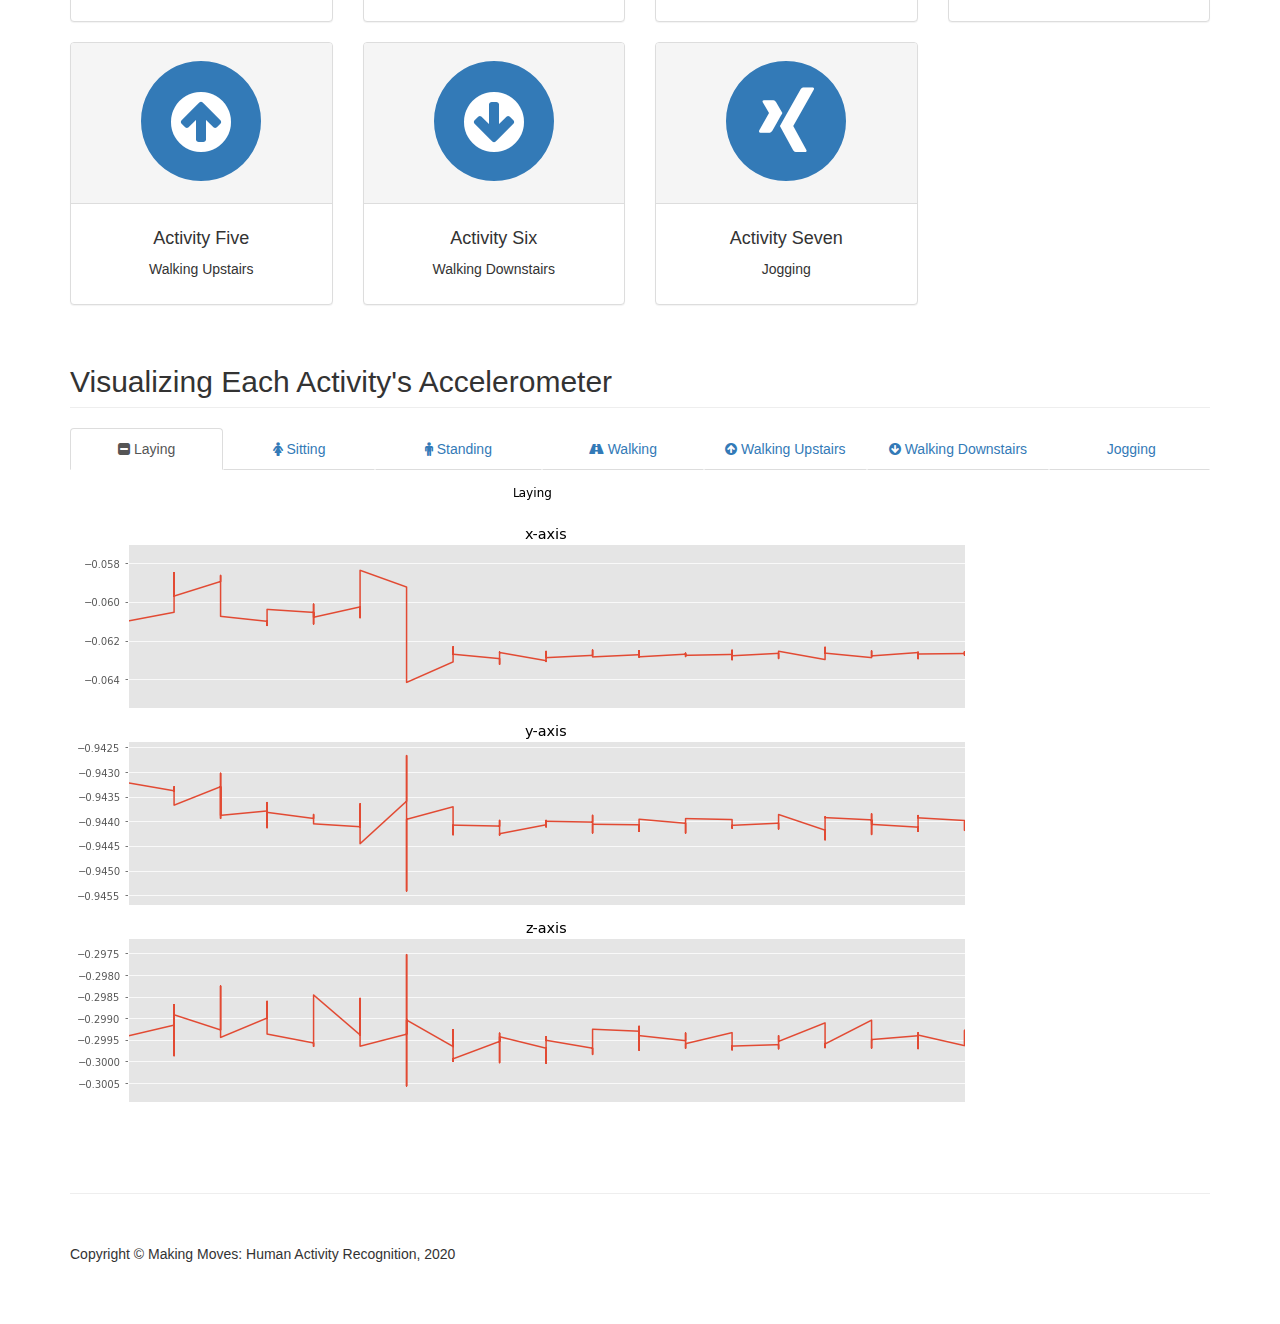
==== commit df267c8e: "Final Presentation push2" ====
--- a/presentation-html/model.html
+++ b/presentation-html/model.html
@@ -130,179 +130,6 @@
         </div>
         <!-- /.row -->
 
-        <!-- Service Panels -->
-        <!-- The circle icons use Font Awesome's stacked icon classes. For more information, visit http://fontawesome.io/examples/ -->
-        <div class="row">
-            <div class="col-lg-12">
-                <h2 class="page-header">Activities</h2>
-            </div>
-            <div class="col-md-3 col-sm-1">
-                <div class="panel panel-default text-center">
-                    <div class="panel-heading">
-                        <span class="fa-stack fa-5x">
-                              <i class="fa fa-circle fa-stack-2x text-primary"></i>
-                              <i class="fa fa-minus-square fa-stack-1x fa-inverse"></i>
-                        </span>
-                    </div>
-                    <div class="panel-body">
-                        <h4>Activity One</h4>
-                        <p>Laying</p>
-                        <!--<a href="#activity-one" class="btn btn-primary">Learn More</a>-->
-                    </div>
-                </div>
-            </div>
-            <div class="col-md-3 col-sm-1">
-                <div class="panel panel-default text-center">
-                    <div class="panel-heading">
-                        <span class="fa-stack fa-5x">
-                              <i class="fa fa-circle fa-stack-2x text-primary"></i>
-                              <i class="fa fa-female fa-stack-1x fa-inverse"></i>
-                        </span>
-                    </div>
-                    <div class="panel-body">
-                        <h4>Activity Two</h4>
-                        <p>Sitting</p>
-                        <!--<a href="#activity-one" class="btn btn-primary">Learn More</a>-->
-                    </div>
-                </div>
-            </div>
-            <div class="col-md-3 col-sm-1">
-                <div class="panel panel-default text-center">
-                    <div class="panel-heading">
-                        <span class="fa-stack fa-5x">
-                              <i class="fa fa-circle fa-stack-2x text-primary"></i>
-                              <i class="fa fa-male fa-stack-1x fa-inverse"></i>
-                        </span>
-                    </div>
-                    <div class="panel-body">
-                        <h4>Activity Three</h4>
-                        <p>Standing</p>
-                        <!--<a href="#activity-one" class="btn btn-primary">Learn More</a>-->
-                    </div>
-                </div>
-            </div>
-            <div class="col-md-3 col-sm-1">
-                <div class="panel panel-default text-center">
-                    <div class="panel-heading">
-                        <span class="fa-stack fa-5x">
-                              <i class="fa fa-circle fa-stack-2x text-primary"></i>
-                              <i class="fa fa-road fa-stack-1x fa-inverse"></i>
-                        </span>
-                    </div>
-                    <div class="panel-body">
-                        <h4>Activity Four</h4>
-                        <p>Walking</p>
-                        <!--<a href="#activity-one" class="btn btn-primary">Learn More</a>-->
-                    </div>
-                </div>
-            </div>
-            <div class="col-md-3 col-sm-1">
-                <div class="panel panel-default text-center">
-                    <div class="panel-heading">
-                        <span class="fa-stack fa-5x">
-                              <i class="fa fa-circle fa-stack-2x text-primary"></i>
-                              <i class="fa fa-arrow-circle-up fa-stack-1x fa-inverse"></i>
-                        </span>
-                    </div>
-                    <div class="panel-body">
-                        <h4>Activity Five</h4>
-                        <p>Walking Upstairs</p>
-                        <!--<a href="#activity-one" class="btn btn-primary">Learn More</a>-->
-                    </div>
-                </div>
-            </div>
-            <div class="col-md-3 col-sm-1">
-                <div class="panel panel-default text-center">
-                    <div class="panel-heading">
-                        <span class="fa-stack fa-5x">
-                              <i class="fa fa-circle fa-stack-2x text-primary"></i>
-                              <i class="fa fa-arrow-circle-down fa-stack-1x fa-inverse"></i>
-                        </span>
-                    </div>
-                    <div class="panel-body">
-                        <h4>Activity Six</h4>
-                        <p>Walking Downstairs</p>
-                        <!--<a href="#activity-one" class="btn btn-primary">Learn More</a>-->
-                    </div>
-                </div>
-            </div>
-            <div class="col-md-3 col-sm-1">
-                <div class="panel panel-default text-center">
-                    <div class="panel-heading">
-                        <span class="fa-stack fa-5x">
-                              <i class="fa fa-circle fa-stack-2x text-primary"></i>
-                              <i class="fa fa-xing fa-stack-1x fa-inverse"></i>
-                        </span>
-                    </div>
-                    <div class="panel-body">
-                        <h4>Activity Seven</h4 >
-                        <p>Jogging</p>
-                        <!--<a href="#activity-one" class="btn btn-primary">Learn More</a>-->
-                    </div>
-                </div>
-            </div>
-        </div>  
-
-        <!-- Activity Tabs -->
-        <div class="row">
-            <div class="col-lg-12">
-                <h2 class="page-header">Visualizing Each Activity's Accelerometer</h2>
-            </div>
-            <div class="col-lg-12">
-
-                <ul id="myTab" class="nav nav-tabs nav-justified">
-                    <li class="active"><a href="#activity-one" data-toggle="tab"><i class="fa fa-minus-square"></i> Laying</a>
-                    </li>
-                    <li class=""><a href="#activity-two" data-toggle="tab"><i class="fa fa-female"></i> Sitting</a>
-                    </li>
-                    <li class=""><a href="#activity-three" data-toggle="tab"><i class="fa fa-male"></i> Standing</a>
-                    </li>
-                    <li class=""><a href="#activity-four" data-toggle="tab"><i class="fa fa-road"></i> Walking</a>
-                    </li>
-                    <li class=""><a href="#activity-five" data-toggle="tab"><i class="fa fa-arrow-circle-up"></i> Walking Upstairs</a>
-                    </li>
-                    <li class=""><a href="#activity-six" data-toggle="tab"><i class="fa fa-arrow-circle-down"></i> Walking Downstairs</a>
-                    </li>
-                    <li class=""><a href="#activity-six" data-toggle="tab"><i class="fa fa-arrow-circle-xing"></i> Jogging</a>
-                    </li>
-                </ul>
-
-                <div id="myTabContent" class="tab-content">
-                    <div class="tab-pane fade active in" id="actvity-one">
-                        <h4></h4>
-                        <img src="images/laying.png" class="center" style="max-width: 100%;">
-                    </div>
-                    <div class="tab-pane fade" id="activity-two">
-                        <h4></h4>
-                        <p><img src="images/sitting.png" class="center" style="max-width: 100%;"></p>
-                    </div>
-                    <div class="tab-pane fade" id="activity-three">
-                        <h4></h4>
-                        <p><img src="images/standing.png" class="center" style="max-width: 100%;"></p>
-                    </div>
-                    <div class="tab-pane fade" id="activity-four">
-                        <h4></h4>
-                        <p><img src="images/walking.png" class="center" style="max-width: 100%;"></p>
-                    </div>
-                    <div class="tab-pane fade" id="activity-five">
-                        <h4></h4>
-                       <p><img src="images/upstairs.png" class="center" style="max-width: 100%;"></p>>
-                    </div>
-                    <div class="tab-pane fade" id="activity-six">
-                        <h4></h4>
-                        <p><img src="images/downstairs.png" class="center" style="max-width: 100%;"></p>
-                    </div>
-                    <div class="tab-pane fade" id="actvity-seven">
-                        <h4></h4>
-                        <p><img src="images/jogging.png" class="center" style="max-width: 100%;"></p>
-                    </div>
-                </div>
-
-            </div>
-        </div>
-
-        <br><br><br>
-
         <div class="row">
             <div class="col-lg-12">
                 <img class="img-responsive" src="" alt="" style>
@@ -318,6 +145,181 @@
                 <img src="images/accuracy.png" style="max-width: 200%">
             </div>  
         </div>
+
+        <!-- Service Panels -->
+        <!-- The circle icons use Font Awesome's stacked icon classes. For more information, visit http://fontawesome.io/examples/ -->
+        <div class="row">
+            <div class="col-lg-12">
+                <h2 class="page-header">Activities</h2>
+            </div>
+            <div class="col-md-3 col-sm-1">
+                <div class="panel panel-default text-center">
+                    <div class="panel-heading">
+                        <span class="fa-stack fa-5x">
+                              <i class="fa fa-circle fa-stack-2x text-primary"></i>
+                              <i class="fa fa-minus-square fa-stack-1x fa-inverse"></i>
+                        </span>
+                    </div>
+                    <div class="panel-body">
+                        <h4>Activity One</h4>
+                        <p>Laying</p>
+                        <!--<a href="#activity-one" class="btn btn-primary">Learn More</a>-->
+                    </div>
+                </div>
+            </div>
+            <div class="col-md-3 col-sm-1">
+                <div class="panel panel-default text-center">
+                    <div class="panel-heading">
+                        <span class="fa-stack fa-5x">
+                              <i class="fa fa-circle fa-stack-2x text-primary"></i>
+                              <i class="fa fa-female fa-stack-1x fa-inverse"></i>
+                        </span>
+                    </div>
+                    <div class="panel-body">
+                        <h4>Activity Two</h4>
+                        <p>Sitting</p>
+                        <!--<a href="#activity-one" class="btn btn-primary">Learn More</a>-->
+                    </div>
+                </div>
+            </div>
+            <div class="col-md-3 col-sm-1">
+                <div class="panel panel-default text-center">
+                    <div class="panel-heading">
+                        <span class="fa-stack fa-5x">
+                              <i class="fa fa-circle fa-stack-2x text-primary"></i>
+                              <i class="fa fa-male fa-stack-1x fa-inverse"></i>
+                        </span>
+                    </div>
+                    <div class="panel-body">
+                        <h4>Activity Three</h4>
+                        <p>Standing</p>
+                        <!--<a href="#activity-one" class="btn btn-primary">Learn More</a>-->
+                    </div>
+                </div>
+            </div>
+            <div class="col-md-3 col-sm-1">
+                <div class="panel panel-default text-center">
+                    <div class="panel-heading">
+                        <span class="fa-stack fa-5x">
+                              <i class="fa fa-circle fa-stack-2x text-primary"></i>
+                              <i class="fa fa-road fa-stack-1x fa-inverse"></i>
+                        </span>
+                    </div>
+                    <div class="panel-body">
+                        <h4>Activity Four</h4>
+                        <p>Walking</p>
+                        <!--<a href="#activity-one" class="btn btn-primary">Learn More</a>-->
+                    </div>
+                </div>
+            </div>
+            <div class="col-md-3 col-sm-1">
+                <div class="panel panel-default text-center">
+                    <div class="panel-heading">
+                        <span class="fa-stack fa-5x">
+                              <i class="fa fa-circle fa-stack-2x text-primary"></i>
+                              <i class="fa fa-arrow-circle-up fa-stack-1x fa-inverse"></i>
+                        </span>
+                    </div>
+                    <div class="panel-body">
+                        <h4>Activity Five</h4>
+                        <p>Walking Upstairs</p>
+                        <!--<a href="#activity-one" class="btn btn-primary">Learn More</a>-->
+                    </div>
+                </div>
+            </div>
+            <div class="col-md-3 col-sm-1">
+                <div class="panel panel-default text-center">
+                    <div class="panel-heading">
+                        <span class="fa-stack fa-5x">
+                              <i class="fa fa-circle fa-stack-2x text-primary"></i>
+                              <i class="fa fa-arrow-circle-down fa-stack-1x fa-inverse"></i>
+                        </span>
+                    </div>
+                    <div class="panel-body">
+                        <h4>Activity Six</h4>
+                        <p>Walking Downstairs</p>
+                        <!--<a href="#activity-one" class="btn btn-primary">Learn More</a>-->
+                    </div>
+                </div>
+            </div>
+            <div class="col-md-3 col-sm-1">
+                <div class="panel panel-default text-center">
+                    <div class="panel-heading">
+                        <span class="fa-stack fa-5x">
+                              <i class="fa fa-circle fa-stack-2x text-primary"></i>
+                              <i class="fa fa-xing fa-stack-1x fa-inverse"></i>
+                        </span>
+                    </div>
+                    <div class="panel-body">
+                        <h4>Activity Seven</h4 >
+                        <p>Jogging</p>
+                        <!--<a href="#activity-one" class="btn btn-primary">Learn More</a>-->
+                    </div>
+                </div>
+            </div>
+        </div>  
+
+        <!-- Activity Tabs -->
+        <div class="row">
+            <div class="col-lg-12">
+                <h2 class="page-header">Visualizing Each Activity's Accelerometer</h2>
+            </div>
+            <div class="col-lg-12">
+
+                <ul id="myTab" class="nav nav-tabs nav-justified">
+                    <li class="active"><a href="#activity-one" data-toggle="tab"><i class="fa fa-minus-square"></i> Laying</a>
+                    </li>
+                    <li class=""><a href="#activity-two" data-toggle="tab"><i class="fa fa-female"></i> Sitting</a>
+                    </li>
+                    <li class=""><a href="#activity-three" data-toggle="tab"><i class="fa fa-male"></i> Standing</a>
+                    </li>
+                    <li class=""><a href="#activity-four" data-toggle="tab"><i class="fa fa-road"></i> Walking</a>
+                    </li>
+                    <li class=""><a href="#activity-five" data-toggle="tab"><i class="fa fa-arrow-circle-up"></i> Walking Upstairs</a>
+                    </li>
+                    <li class=""><a href="#activity-six" data-toggle="tab"><i class="fa fa-arrow-circle-down"></i> Walking Downstairs</a>
+                    </li>
+                    <li class=""><a href="#activity-six" data-toggle="tab"><i class="fa fa-arrow-circle-xing"></i> Jogging</a>
+                    </li>
+                </ul>
+
+                <div id="myTabContent" class="tab-content">
+                    <div class="tab-pane fade active in" id="actvity-one">
+                        <h4></h4>
+                        <img src="images/laying.png" class="center" style="max-width: 100%;">
+                    </div>
+                    <div class="tab-pane fade" id="activity-two">
+                        <h4></h4>
+                        <p><img src="images/sitting.png" class="center" style="max-width: 100%;"></p>
+                    </div>
+                    <div class="tab-pane fade" id="activity-three">
+                        <h4></h4>
+                        <p><img src="images/standing.png" class="center" style="max-width: 100%;"></p>
+                    </div>
+                    <div class="tab-pane fade" id="activity-four">
+                        <h4></h4>
+                        <p><img src="images/walking.png" class="center" style="max-width: 100%;"></p>
+                    </div>
+                    <div class="tab-pane fade" id="activity-five">
+                        <h4></h4>
+                       <p><img src="images/upstairs.png" class="center" style="max-width: 100%;"></p>>
+                    </div>
+                    <div class="tab-pane fade" id="activity-six">
+                        <h4></h4>
+                        <p><img src="images/downstairs.png" class="center" style="max-width: 100%;"></p>
+                    </div>
+                    <div class="tab-pane fade" id="actvity-seven">
+                        <h4></h4>
+                        <p><img src="images/jogging.png" class="center" style="max-width: 100%;"></p>
+                    </div>
+                </div>
+
+            </div>
+        </div>
+
+        <br><br><br>
+
+        
         
 
         <hr>
